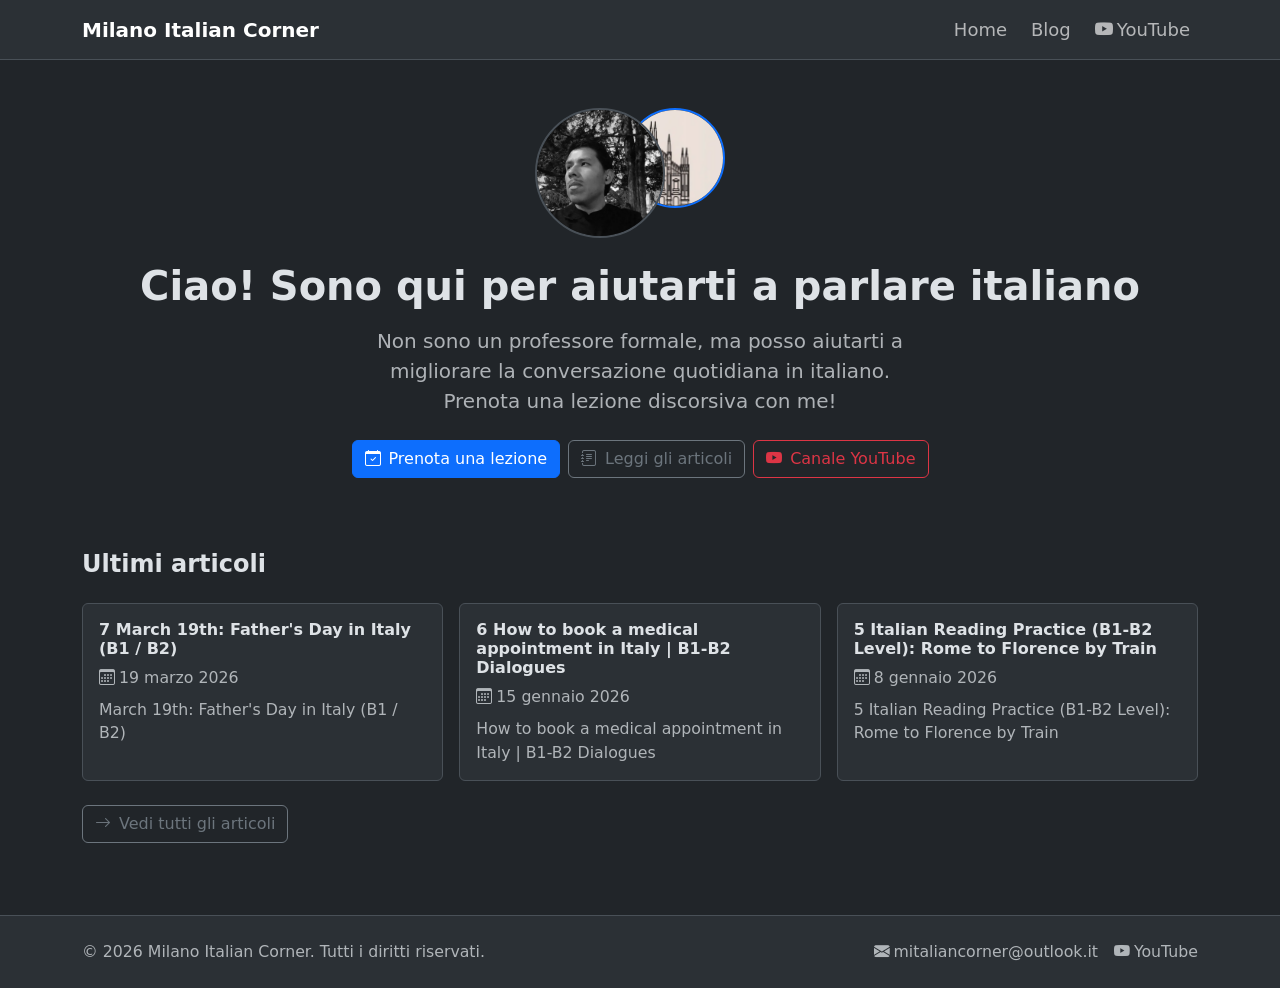
==== index.html @ 5ccea38c "primo commit" ====
<!DOCTYPE html><html lang="it" data-bs-theme="dark"> <head><meta charset="UTF-8"><meta name="viewport" content="width=device-width, initial-scale=1.0"><meta name="generator" content="Astro v6.1.3"><title>Milano Italian Corner</title><meta name="description" content="Impara l'italiano parlato. Articoli, consigli e risorse per chi vuole migliorare la conversazione in italiano."><link rel="canonical" href="https://mic.pphost.com.de/"><meta property="og:title" content="Milano Italian Corner"><meta property="og:description" content="Impara l'italiano parlato. Articoli, consigli e risorse per chi vuole migliorare la conversazione in italiano."><meta property="og:url" content="https://mic.pphost.com.de/"><meta property="og:type" content="website"><meta property="og:site_name" content="Milano Italian Corner"><meta name="twitter:card" content="summary_large_image"><meta name="twitter:title" content="Milano Italian Corner"><meta name="twitter:description" content="Impara l'italiano parlato. Articoli, consigli e risorse per chi vuole migliorare la conversazione in italiano."><link rel="icon" type="image/svg+xml" href="/favicon.svg"><link rel="stylesheet" href="https://cdn.jsdelivr.net/npm/bootstrap@5.3.2/dist/css/bootstrap.min.css"><link rel="stylesheet" href="https://cdn.jsdelivr.net/npm/bootstrap-icons@1.11.3/font/bootstrap-icons.min.css"><link rel="stylesheet" href="/styles/global.css"><script type="application/ld+json">{"@context":"https://schema.org","@type":"WebSite","name":"Milano Italian Corner","url":"https://mic.pphost.com.de","description":"Impara l'italiano parlato. Articoli, consigli e risorse per chi vuole migliorare la conversazione in italiano."}</script></head> <body> <nav class="navbar navbar-expand-lg sticky-top bg-body-tertiary border-bottom"> <div class="container"> <a class="navbar-brand fw-bold" href="/">Milano Italian Corner</a> <button class="navbar-toggler" type="button" data-bs-toggle="collapse" data-bs-target="#navbarNav" aria-controls="navbarNav" aria-expanded="false" aria-label="Toggle navigation"> <span class="navbar-toggler-icon"></span> </button> <div class="collapse navbar-collapse" id="navbarNav"> <ul class="navbar-nav ms-auto gap-2"> <li class="nav-item"> <a class="nav-link" href="/">Home</a> </li> <li class="nav-item"> <a class="nav-link" href="/blog">Blog</a> </li> <li class="nav-item"> <a class="nav-link" href="https://www.youtube.com/@mitaliancorner" target="_blank" rel="noopener noreferrer"> <i class="bi bi-youtube me-1"></i>YouTube
</a> </li> </ul> </div> </div> </nav> <main>  <section class="text-center py-5"> <div class="container"> <div class="d-flex justify-content-center mb-4"> <div class="avatar-wrapper"> <img src="/images/author.webp" alt="Foto autore" class="avatar-img author border border-2"> <img src="/images/channel-logo.webp" alt="Logo canale YouTube" class="avatar-img logo border border-2 border-primary"> </div> </div> <h1 class="display-6 fw-bold mb-3">Ciao! Sono qui per aiutarti a parlare italiano</h1> <p class="lead text-body-secondary mx-auto mb-4" style="max-width: 540px;"> Non sono un professore formale, ma posso aiutarti a migliorare la conversazione quotidiana in italiano. Prenota una lezione discorsiva con me! </p> <div class="d-flex flex-wrap justify-content-center gap-2"> <a href="mailto:mitaliancorner@outlook.it?subject=Prenotazione lezione italiano" class="btn btn-primary"> <i class="bi bi-calendar-check me-2"></i>Prenota una lezione </a> <a href="/blog" class="btn btn-outline-secondary"> <i class="bi bi-journal-text me-2"></i>Leggi gli articoli
</a> <!--
        <a href={`mailto:${SITE_CONFIG.email}`} class="btn btn-outline-secondary">
          <i class="bi bi-envelope me-2"></i>Scrivimi
        </a>
        --> <a href="https://www.youtube.com/@mitaliancorner" target="_blank" rel="noopener noreferrer" class="btn btn-outline-danger"> <i class="bi bi-youtube me-2"></i>Canale YouTube
</a> </div> </div> </section> <section class="container py-4"> <h2 class="h4 fw-bold mb-4">Ultimi articoli</h2> <div class="row g-3"> <div class="col-md-4"> <a href="/blog/0007-march-19-fathers-day" class="card h-100 text-decoration-none bg-body-tertiary border"> <div class="card-body"> <h3 class="card-title h6 fw-semibold">7 March 19th: Father&#39;s Day in Italy (B1 / B2)</h3> <p class="text-body-secondary small mb-2"> <i class="bi bi-calendar3 me-1"></i>19 marzo 2026 </p> <p class="card-text text-body-secondary small mb-0">March 19th: Father&#39;s Day in Italy (B1 / B2)</p> </div> </a> </div><div class="col-md-4"> <a href="/blog/0006-how-to-book-medical-appointment" class="card h-100 text-decoration-none bg-body-tertiary border"> <div class="card-body"> <h3 class="card-title h6 fw-semibold">6 How to book a medical appointment in Italy | B1-B2 Dialogues</h3> <p class="text-body-secondary small mb-2"> <i class="bi bi-calendar3 me-1"></i>15 gennaio 2026 </p> <p class="card-text text-body-secondary small mb-0">How to book a medical appointment in Italy | B1-B2 Dialogues</p> </div> </a> </div><div class="col-md-4"> <a href="/blog/0005-italian-reading-practice-rome-to-florence" class="card h-100 text-decoration-none bg-body-tertiary border"> <div class="card-body"> <h3 class="card-title h6 fw-semibold">5 Italian Reading Practice (B1-B2 Level): Rome to Florence by Train</h3> <p class="text-body-secondary small mb-2"> <i class="bi bi-calendar3 me-1"></i>8 gennaio 2026 </p> <p class="card-text text-body-secondary small mb-0">5 Italian Reading Practice (B1-B2 Level): Rome to Florence by Train</p> </div> </a> </div> </div> <div class="mt-4"> <a href="/blog" class="btn btn-outline-secondary"> <i class="bi bi-arrow-right me-2"></i>Vedi tutti gli articoli
</a> </div> </section> </main> <footer class="bg-body-tertiary border-top py-4 mt-5"> <div class="container d-flex flex-column flex-md-row justify-content-between align-items-center gap-2 text-body-secondary small"> <span>&copy; 2026 Milano Italian Corner. Tutti i diritti riservati.</span> <div class="d-flex gap-3"> <a href="mailto:mitaliancorner@outlook.it" class="text-body-secondary text-decoration-none"> <i class="bi bi-envelope-fill me-1"></i>mitaliancorner@outlook.it </a> <a href="https://www.youtube.com/@mitaliancorner" target="_blank" rel="noopener noreferrer" class="text-body-secondary text-decoration-none"> <i class="bi bi-youtube me-1"></i>YouTube
</a> </div> </div> </footer> <script type="module" src="/_astro/BaseLayout.astro_astro_type_script_index_0_lang.CL9_Na5a.js"></script> </body> </html>
---- styles/global.css ----
/* Font size base (Bootstrap default è 16px) */
body {
  font-size: 18px;
}

/* Immagini hero sovrapposte */
.avatar-wrapper {
  position: relative;
  display: inline-flex;
  width: 210px;
  height: 130px;
}

.avatar-img {
  width: 130px;
  height: 130px;
  border-radius: 50%;
  object-fit: cover;
}

.avatar-img.author {
  position: relative;
  z-index: 2;
}

.avatar-img.logo {
  position: absolute;
  left: 90px;
  width: 100px;
  height: 100px;
  z-index: 1;
}

/* TOC */
.toc-list {
  list-style: none;
  padding: 0;
  margin: 0;
}

.toc-list a::before {
  content: "-> ";
}

/* Nessun risultato (nascosto di default) */
.no-results {
  display: none;
}

/* Immagine di copertina articolo */
.article-cover {
  width: 100%;
  max-height: 420px;
  object-fit: cover;
}
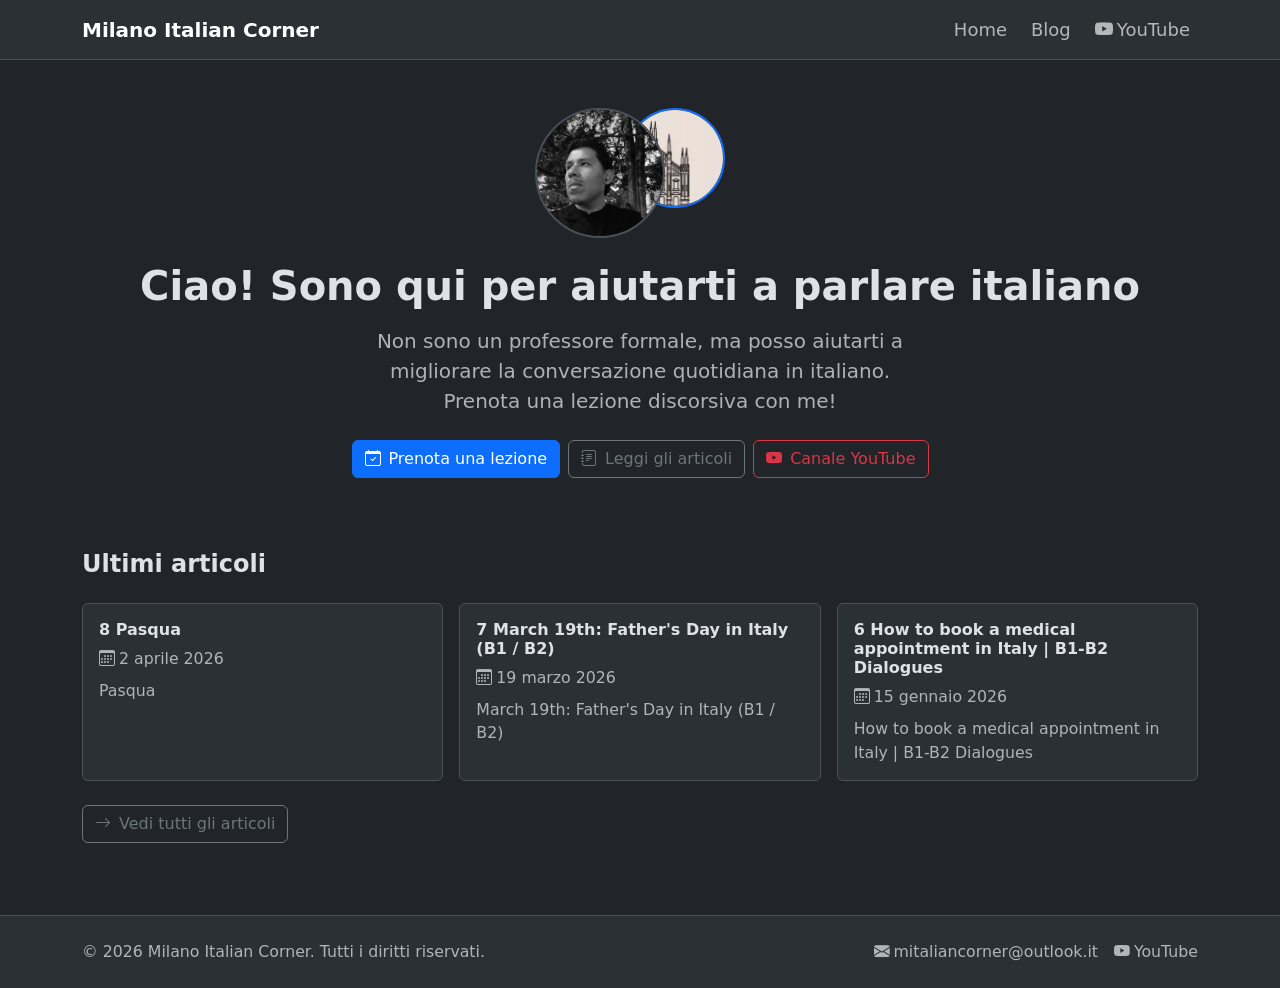
==== commit afeb794d: "Build e Deploy: Thu 04/02/2026 22:41:52.43" ====
--- a/index.html
+++ b/index.html
@@ -5,6 +5,6 @@
           <i class="bi bi-envelope me-2"></i>Scrivimi
         </a>
         --> <a href="https://www.youtube.com/@mitaliancorner" target="_blank" rel="noopener noreferrer" class="btn btn-outline-danger"> <i class="bi bi-youtube me-2"></i>Canale YouTube
-</a> </div> </div> </section> <section class="container py-4"> <h2 class="h4 fw-bold mb-4">Ultimi articoli</h2> <div class="row g-3"> <div class="col-md-4"> <a href="/blog/0007-march-19-fathers-day" class="card h-100 text-decoration-none bg-body-tertiary border"> <div class="card-body"> <h3 class="card-title h6 fw-semibold">7 March 19th: Father&#39;s Day in Italy (B1 / B2)</h3> <p class="text-body-secondary small mb-2"> <i class="bi bi-calendar3 me-1"></i>19 marzo 2026 </p> <p class="card-text text-body-secondary small mb-0">March 19th: Father&#39;s Day in Italy (B1 / B2)</p> </div> </a> </div><div class="col-md-4"> <a href="/blog/0006-how-to-book-medical-appointment" class="card h-100 text-decoration-none bg-body-tertiary border"> <div class="card-body"> <h3 class="card-title h6 fw-semibold">6 How to book a medical appointment in Italy | B1-B2 Dialogues</h3> <p class="text-body-secondary small mb-2"> <i class="bi bi-calendar3 me-1"></i>15 gennaio 2026 </p> <p class="card-text text-body-secondary small mb-0">How to book a medical appointment in Italy | B1-B2 Dialogues</p> </div> </a> </div><div class="col-md-4"> <a href="/blog/0005-italian-reading-practice-rome-to-florence" class="card h-100 text-decoration-none bg-body-tertiary border"> <div class="card-body"> <h3 class="card-title h6 fw-semibold">5 Italian Reading Practice (B1-B2 Level): Rome to Florence by Train</h3> <p class="text-body-secondary small mb-2"> <i class="bi bi-calendar3 me-1"></i>8 gennaio 2026 </p> <p class="card-text text-body-secondary small mb-0">5 Italian Reading Practice (B1-B2 Level): Rome to Florence by Train</p> </div> </a> </div> </div> <div class="mt-4"> <a href="/blog" class="btn btn-outline-secondary"> <i class="bi bi-arrow-right me-2"></i>Vedi tutti gli articoli
+</a> </div> </div> </section> <section class="container py-4"> <h2 class="h4 fw-bold mb-4">Ultimi articoli</h2> <div class="row g-3"> <div class="col-md-4"> <a href="/blog/0008-pasqua" class="card h-100 text-decoration-none bg-body-tertiary border"> <div class="card-body"> <h3 class="card-title h6 fw-semibold">8 Pasqua</h3> <p class="text-body-secondary small mb-2"> <i class="bi bi-calendar3 me-1"></i>2 aprile 2026 </p> <p class="card-text text-body-secondary small mb-0">Pasqua</p> </div> </a> </div><div class="col-md-4"> <a href="/blog/0007-march-19-fathers-day copy" class="card h-100 text-decoration-none bg-body-tertiary border"> <div class="card-body"> <h3 class="card-title h6 fw-semibold">7 March 19th: Father&#39;s Day in Italy (B1 / B2)</h3> <p class="text-body-secondary small mb-2"> <i class="bi bi-calendar3 me-1"></i>19 marzo 2026 </p> <p class="card-text text-body-secondary small mb-0">March 19th: Father&#39;s Day in Italy (B1 / B2)</p> </div> </a> </div><div class="col-md-4"> <a href="/blog/0006-how-to-book-medical-appointment" class="card h-100 text-decoration-none bg-body-tertiary border"> <div class="card-body"> <h3 class="card-title h6 fw-semibold">6 How to book a medical appointment in Italy | B1-B2 Dialogues</h3> <p class="text-body-secondary small mb-2"> <i class="bi bi-calendar3 me-1"></i>15 gennaio 2026 </p> <p class="card-text text-body-secondary small mb-0">How to book a medical appointment in Italy | B1-B2 Dialogues</p> </div> </a> </div> </div> <div class="mt-4"> <a href="/blog" class="btn btn-outline-secondary"> <i class="bi bi-arrow-right me-2"></i>Vedi tutti gli articoli
 </a> </div> </section> </main> <footer class="bg-body-tertiary border-top py-4 mt-5"> <div class="container d-flex flex-column flex-md-row justify-content-between align-items-center gap-2 text-body-secondary small"> <span>&copy; 2026 Milano Italian Corner. Tutti i diritti riservati.</span> <div class="d-flex gap-3"> <a href="mailto:mitaliancorner@outlook.it" class="text-body-secondary text-decoration-none"> <i class="bi bi-envelope-fill me-1"></i>mitaliancorner@outlook.it </a> <a href="https://www.youtube.com/@mitaliancorner" target="_blank" rel="noopener noreferrer" class="text-body-secondary text-decoration-none"> <i class="bi bi-youtube me-1"></i>YouTube
 </a> </div> </div> </footer> <script type="module" src="/_astro/BaseLayout.astro_astro_type_script_index_0_lang.CL9_Na5a.js"></script> </body> </html>
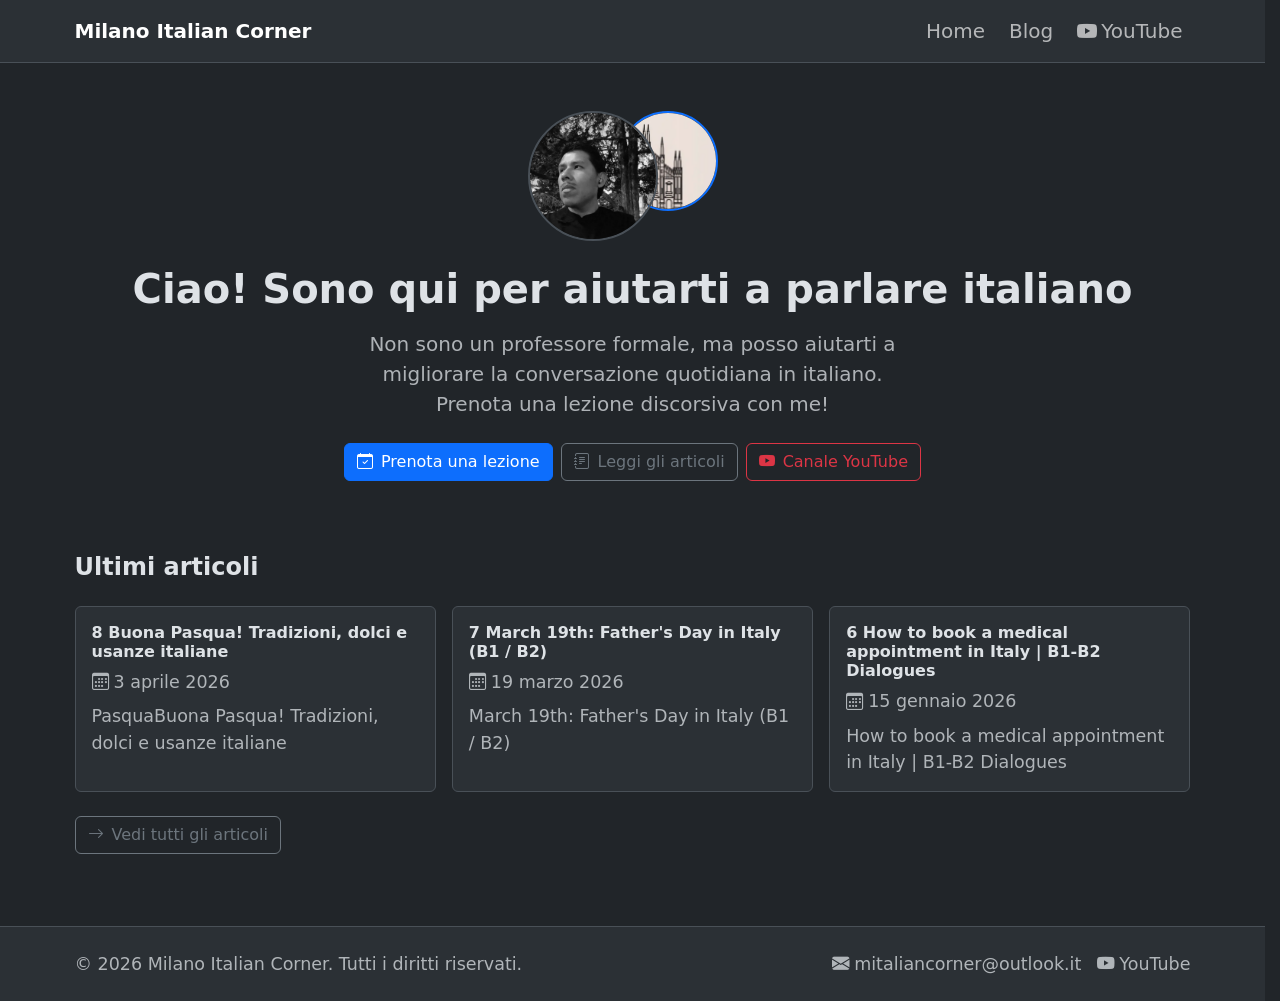
==== commit 11dcacfd: "Build e Deploy: Fri 04/03/2026 10:53:34.86" ====
--- a/index.html
+++ b/index.html
@@ -1,10 +1,10 @@
-<!DOCTYPE html><html lang="it" data-bs-theme="dark"> <head><meta charset="UTF-8"><meta name="viewport" content="width=device-width, initial-scale=1.0"><meta name="generator" content="Astro v6.1.3"><title>Milano Italian Corner</title><meta name="description" content="Impara l'italiano parlato. Articoli, consigli e risorse per chi vuole migliorare la conversazione in italiano."><link rel="canonical" href="https://mic.pphost.com.de/"><meta property="og:title" content="Milano Italian Corner"><meta property="og:description" content="Impara l'italiano parlato. Articoli, consigli e risorse per chi vuole migliorare la conversazione in italiano."><meta property="og:url" content="https://mic.pphost.com.de/"><meta property="og:type" content="website"><meta property="og:site_name" content="Milano Italian Corner"><meta name="twitter:card" content="summary_large_image"><meta name="twitter:title" content="Milano Italian Corner"><meta name="twitter:description" content="Impara l'italiano parlato. Articoli, consigli e risorse per chi vuole migliorare la conversazione in italiano."><link rel="icon" type="image/svg+xml" href="/favicon.svg"><link rel="stylesheet" href="https://cdn.jsdelivr.net/npm/bootstrap@5.3.2/dist/css/bootstrap.min.css"><link rel="stylesheet" href="https://cdn.jsdelivr.net/npm/bootstrap-icons@1.11.3/font/bootstrap-icons.min.css"><link rel="stylesheet" href="/styles/global.css"><script type="application/ld+json">{"@context":"https://schema.org","@type":"WebSite","name":"Milano Italian Corner","url":"https://mic.pphost.com.de","description":"Impara l'italiano parlato. Articoli, consigli e risorse per chi vuole migliorare la conversazione in italiano."}</script></head> <body> <nav class="navbar navbar-expand-lg sticky-top bg-body-tertiary border-bottom"> <div class="container"> <a class="navbar-brand fw-bold" href="/">Milano Italian Corner</a> <button class="navbar-toggler" type="button" data-bs-toggle="collapse" data-bs-target="#navbarNav" aria-controls="navbarNav" aria-expanded="false" aria-label="Toggle navigation"> <span class="navbar-toggler-icon"></span> </button> <div class="collapse navbar-collapse" id="navbarNav"> <ul class="navbar-nav ms-auto gap-2"> <li class="nav-item"> <a class="nav-link" href="/">Home</a> </li> <li class="nav-item"> <a class="nav-link" href="/blog">Blog</a> </li> <li class="nav-item"> <a class="nav-link" href="https://www.youtube.com/@mitaliancorner" target="_blank" rel="noopener noreferrer"> <i class="bi bi-youtube me-1"></i>YouTube
+<!DOCTYPE html><html lang="it" data-bs-theme="dark"> <head><meta charset="UTF-8"><meta name="viewport" content="width=device-width, initial-scale=1.0"><meta name="generator" content="Astro v6.1.3"><title>Milano Italian Corner</title><meta name="description" content="Impara l'italiano parlato. Articoli, consigli e risorse per chi vuole migliorare la conversazione in italiano."><link rel="canonical" href="https://mic.pphost.com.de/"><meta property="og:title" content="Milano Italian Corner"><meta property="og:description" content="Impara l'italiano parlato. Articoli, consigli e risorse per chi vuole migliorare la conversazione in italiano."><meta property="og:url" content="https://mic.pphost.com.de/"><meta property="og:type" content="website"><meta property="og:site_name" content="Milano Italian Corner"><meta name="twitter:card" content="summary_large_image"><meta name="twitter:title" content="Milano Italian Corner"><meta name="twitter:description" content="Impara l'italiano parlato. Articoli, consigli e risorse per chi vuole migliorare la conversazione in italiano."><link rel="sitemap" href="/sitemap-index.xml"><link rel="icon" href="data:,"><!-- blank favicon --><link href="https://cdn.jsdelivr.net/npm/bootstrap@5.3.8/dist/css/bootstrap.min.css" rel="stylesheet" integrity="sha384-sRIl4kxILFvY47J16cr9ZwB07vP4J8+LH7qKQnuqkuIAvNWLzeN8tE5YBujZqJLB" crossorigin="anonymous"><link rel="stylesheet" href="https://cdn.jsdelivr.net/npm/bootstrap-icons@1.13.1/font/bootstrap-icons.min.css"><link rel="stylesheet" href="/styles/global.css"><script type="application/ld+json">{"@context":"https://schema.org","@type":"WebSite","name":"Milano Italian Corner","url":"https://mic.pphost.com.de","description":"Impara l'italiano parlato. Articoli, consigli e risorse per chi vuole migliorare la conversazione in italiano."}</script></head> <body> <nav class="navbar navbar-expand-lg sticky-top bg-body-tertiary border-bottom"> <div class="container"> <a class="navbar-brand fw-bold" href="/">Milano Italian Corner</a> <button class="navbar-toggler" type="button" data-bs-toggle="collapse" data-bs-target="#navbarNav" aria-controls="navbarNav" aria-expanded="false" aria-label="Toggle navigation"> <span class="navbar-toggler-icon"></span> </button> <div class="collapse navbar-collapse" id="navbarNav"> <ul class="navbar-nav ms-auto gap-2"> <li class="nav-item"> <a class="nav-link" href="/">Home</a> </li> <li class="nav-item"> <a class="nav-link" href="/blog">Blog</a> </li> <li class="nav-item"> <a class="nav-link" href="https://www.youtube.com/@mitaliancorner" target="_blank" rel="noopener noreferrer"> <i class="bi bi-youtube me-1"></i>YouTube
 </a> </li> </ul> </div> </div> </nav> <main>  <section class="text-center py-5"> <div class="container"> <div class="d-flex justify-content-center mb-4"> <div class="avatar-wrapper"> <img src="/images/author.webp" alt="Foto autore" class="avatar-img author border border-2"> <img src="/images/channel-logo.webp" alt="Logo canale YouTube" class="avatar-img logo border border-2 border-primary"> </div> </div> <h1 class="display-6 fw-bold mb-3">Ciao! Sono qui per aiutarti a parlare italiano</h1> <p class="lead text-body-secondary mx-auto mb-4" style="max-width: 540px;"> Non sono un professore formale, ma posso aiutarti a migliorare la conversazione quotidiana in italiano. Prenota una lezione discorsiva con me! </p> <div class="d-flex flex-wrap justify-content-center gap-2"> <a href="mailto:mitaliancorner@outlook.it?subject=Prenotazione lezione italiano" class="btn btn-primary"> <i class="bi bi-calendar-check me-2"></i>Prenota una lezione </a> <a href="/blog" class="btn btn-outline-secondary"> <i class="bi bi-journal-text me-2"></i>Leggi gli articoli
 </a> <!--
         <a href={`mailto:${SITE_CONFIG.email}`} class="btn btn-outline-secondary">
           <i class="bi bi-envelope me-2"></i>Scrivimi
         </a>
         --> <a href="https://www.youtube.com/@mitaliancorner" target="_blank" rel="noopener noreferrer" class="btn btn-outline-danger"> <i class="bi bi-youtube me-2"></i>Canale YouTube
-</a> </div> </div> </section> <section class="container py-4"> <h2 class="h4 fw-bold mb-4">Ultimi articoli</h2> <div class="row g-3"> <div class="col-md-4"> <a href="/blog/0008-pasqua" class="card h-100 text-decoration-none bg-body-tertiary border"> <div class="card-body"> <h3 class="card-title h6 fw-semibold">8 Pasqua</h3> <p class="text-body-secondary small mb-2"> <i class="bi bi-calendar3 me-1"></i>2 aprile 2026 </p> <p class="card-text text-body-secondary small mb-0">Pasqua</p> </div> </a> </div><div class="col-md-4"> <a href="/blog/0007-march-19-fathers-day copy" class="card h-100 text-decoration-none bg-body-tertiary border"> <div class="card-body"> <h3 class="card-title h6 fw-semibold">7 March 19th: Father&#39;s Day in Italy (B1 / B2)</h3> <p class="text-body-secondary small mb-2"> <i class="bi bi-calendar3 me-1"></i>19 marzo 2026 </p> <p class="card-text text-body-secondary small mb-0">March 19th: Father&#39;s Day in Italy (B1 / B2)</p> </div> </a> </div><div class="col-md-4"> <a href="/blog/0006-how-to-book-medical-appointment" class="card h-100 text-decoration-none bg-body-tertiary border"> <div class="card-body"> <h3 class="card-title h6 fw-semibold">6 How to book a medical appointment in Italy | B1-B2 Dialogues</h3> <p class="text-body-secondary small mb-2"> <i class="bi bi-calendar3 me-1"></i>15 gennaio 2026 </p> <p class="card-text text-body-secondary small mb-0">How to book a medical appointment in Italy | B1-B2 Dialogues</p> </div> </a> </div> </div> <div class="mt-4"> <a href="/blog" class="btn btn-outline-secondary"> <i class="bi bi-arrow-right me-2"></i>Vedi tutti gli articoli
+</a> </div> </div> </section> <section class="container py-4"> <h2 class="h4 fw-bold mb-4">Ultimi articoli</h2> <div class="row g-3"> <div class="col-md-4"> <a href="/blog/0008-pasqua" class="card h-100 text-decoration-none bg-body-tertiary border"> <div class="card-body"> <h3 class="card-title h6 fw-semibold">8 Buona Pasqua! Tradizioni, dolci e usanze italiane</h3> <p class="text-body-secondary small mb-2"> <i class="bi bi-calendar3 me-1"></i>3 aprile 2026 </p> <p class="card-text text-body-secondary small mb-0">PasquaBuona Pasqua! Tradizioni, dolci e usanze italiane</p> </div> </a> </div><div class="col-md-4"> <a href="/blog/0007-march-19-fathers-day copy" class="card h-100 text-decoration-none bg-body-tertiary border"> <div class="card-body"> <h3 class="card-title h6 fw-semibold">7 March 19th: Father&#39;s Day in Italy (B1 / B2)</h3> <p class="text-body-secondary small mb-2"> <i class="bi bi-calendar3 me-1"></i>19 marzo 2026 </p> <p class="card-text text-body-secondary small mb-0">March 19th: Father&#39;s Day in Italy (B1 / B2)</p> </div> </a> </div><div class="col-md-4"> <a href="/blog/0006-how-to-book-medical-appointment" class="card h-100 text-decoration-none bg-body-tertiary border"> <div class="card-body"> <h3 class="card-title h6 fw-semibold">6 How to book a medical appointment in Italy | B1-B2 Dialogues</h3> <p class="text-body-secondary small mb-2"> <i class="bi bi-calendar3 me-1"></i>15 gennaio 2026 </p> <p class="card-text text-body-secondary small mb-0">How to book a medical appointment in Italy | B1-B2 Dialogues</p> </div> </a> </div> </div> <div class="mt-4"> <a href="/blog" class="btn btn-outline-secondary"> <i class="bi bi-arrow-right me-2"></i>Vedi tutti gli articoli
 </a> </div> </section> </main> <footer class="bg-body-tertiary border-top py-4 mt-5"> <div class="container d-flex flex-column flex-md-row justify-content-between align-items-center gap-2 text-body-secondary small"> <span>&copy; 2026 Milano Italian Corner. Tutti i diritti riservati.</span> <div class="d-flex gap-3"> <a href="mailto:mitaliancorner@outlook.it" class="text-body-secondary text-decoration-none"> <i class="bi bi-envelope-fill me-1"></i>mitaliancorner@outlook.it </a> <a href="https://www.youtube.com/@mitaliancorner" target="_blank" rel="noopener noreferrer" class="text-body-secondary text-decoration-none"> <i class="bi bi-youtube me-1"></i>YouTube
-</a> </div> </div> </footer> <script type="module" src="/_astro/BaseLayout.astro_astro_type_script_index_0_lang.CL9_Na5a.js"></script> </body> </html>+</a> </div> </div> </footer> <script src="https://cdn.jsdelivr.net/npm/bootstrap@5.3.8/dist/js/bootstrap.bundle.min.js" integrity="sha384-FKyoEForCGlyvwx9Hj09JcYn3nv7wiPVlz7YYwJrWVcXK/BmnVDxM+D2scQbITxI" crossorigin="anonymous"></script> </body> </html>
--- a/styles/global.css
+++ b/styles/global.css
@@ -1,55 +1,91 @@
+/* ----------------------------------------- */
+/* SOVRASCRITTURA Bootstrap base ----------- */
 /* Font size base (Bootstrap default è 16px) */
+/* ----------------------------------------- */
+html {
+  scrollbar-gutter: stable; /* KEVIN */
+}
 body {
-  font-size: 18px;
+  font-size: 20px;
+  
+  /* se il body ha 3 elementi (nav, main, footer) e voglio che il footer stia sempre in fondo */
+  min-block-size: 100svh;
+  display: grid;
+  grid-template-rows: auto 1fr auto;
 }
 
-/* Immagini hero sovrapposte */
-.avatar-wrapper {
-  position: relative;
-  display: inline-flex;
-  width: 210px;
-  height: 130px;
+/* style del codice definito come pre > code */
+pre:has(code)
+{
+	border-radius: .5rem;
+	background-color: var(--bs-tertiary-bg);
+	padding:1.5rem 1rem 1.5rem 1rem;
 }
 
-.avatar-img {
-  width: 130px;
-  height: 130px;
-  border-radius: 50%;
-  object-fit: cover;
-}
 
-.avatar-img.author {
-  position: relative;
-  z-index: 2;
-}
+/* ----------------------------------------- */
+/* PAGINA INDEX (HOME) PRINCIPALE ---------- */
+/* ----------------------------------------- */
+/* Immagini hero sovrapposte */
+.avatar-wrapper {position: relative;display: inline-flex;width: 210px;height: 130px;}
+.avatar-img {width: 130px;height: 130px;border-radius: 50%;object-fit: cover;}
+.avatar-img.author {position: relative;z-index: 2;}
+.avatar-img.logo {position: absolute;left: 90px;width: 100px;height: 100px;z-index: 1;}
 
-.avatar-img.logo {
-  position: absolute;
-  left: 90px;
-  width: 100px;
-  height: 100px;
-  z-index: 1;
-}
 
-/* TOC */
-.toc-list {
-  list-style: none;
-  padding: 0;
-  margin: 0;
-}
+/* ----------------------------------------- */
+/* TOC ARTICOLI ---------------------------- */
+/* ----------------------------------------- */
+.toc-list {padding: 0;margin: 0;padding-inline-start: 30px;}
+.toc-list > li {margin-block-end: .3rem;}
+.toc-list > li a {text-decoration:none;}
+.toc-list > li a:hover{text-decoration: underline;text-underline-offset:.2rem;}
+/* .toc-list a::before {content: "-> ";} */
 
-.toc-list a::before {
-  content: "-> ";
-}
 
 /* Nessun risultato (nascosto di default) */
 .no-results {
   display: none;
 }
 
+
+/* ----------------------------------------- */
+/* articoli -------------------------------- */
+/* ----------------------------------------- */
 /* Immagine di copertina articolo */
-.article-cover {
-  width: 100%;
-  max-height: 420px;
-  object-fit: cover;
-}+.article-cover {width: 100%;max-height: 420px;object-fit: cover;}
+
+/* div.article-content il contenuto degli articoli */
+div#article-content
+{
+	.h1, .h2, .h3, .h4, .h5, .h6, h1, h2, h3, h4, h5, h6 {
+		margin-block:3.5rem .4rem;
+	}
+
+	hr {margin:3rem 0;}
+
+	/* GESTIONE STILE tasto copy nei tag pre > code presenti negli articoli */
+	.pre-wrapper {position: relative;}
+	.copy-button {
+		font-size: 16px;
+		position: absolute;
+		top: 0.2rem;
+		right: 0.2rem;
+		padding: 0.2rem;
+		background: transparent; /* oppure lo stesso colore di sfondo del tuo pre */
+		border: 1px solid #555;
+		border-radius: 4px;
+		color: #aaa;
+		cursor: pointer;
+		opacity: 0.6;
+		transition: opacity 0.2s, color 0.2s, border-color 0.2s;
+		line-height: 0;
+		z-index: 1;
+	}
+	.pre-wrapper:hover .copy-button {opacity: 1;}
+	.copy-button:hover {color: #fff;border-color: #fff;}
+	.copy-button.copied {color: #4ade80;border-color: #4ade80;opacity: 1;}
+
+}
+
+
